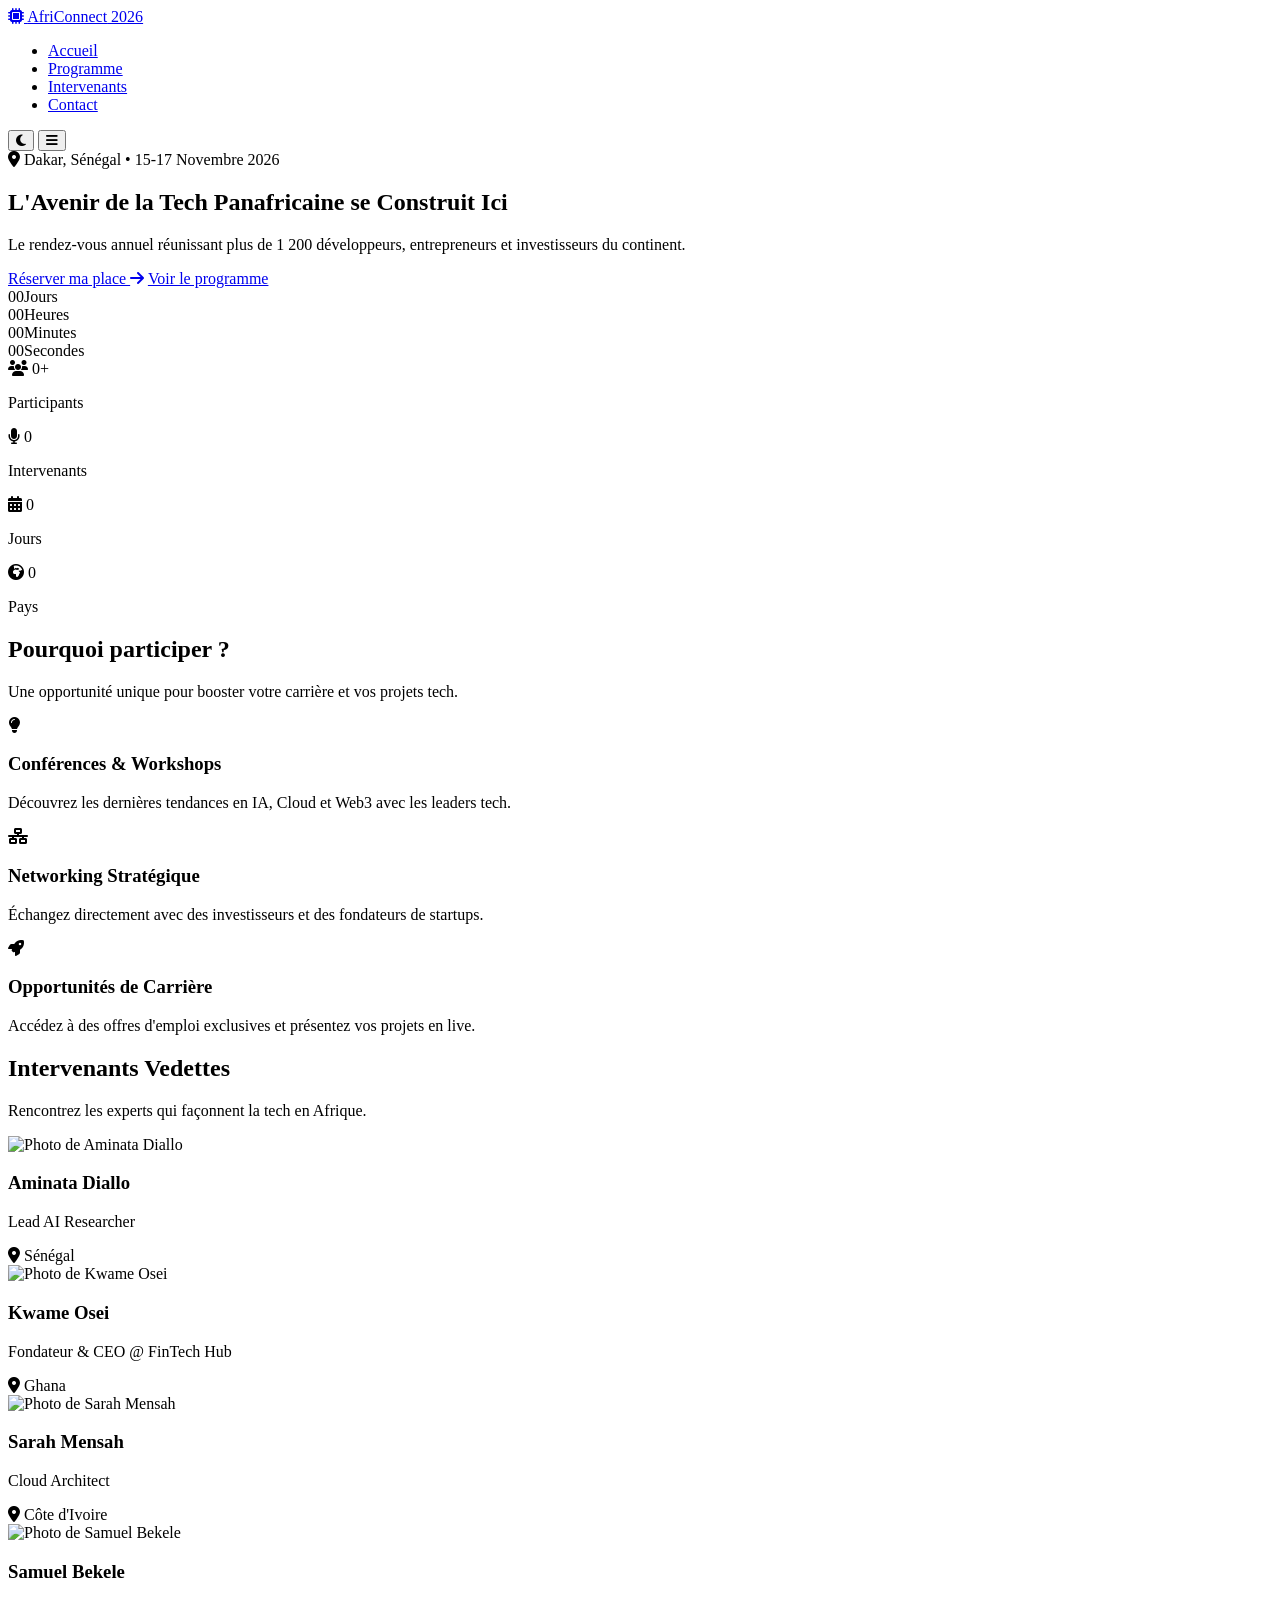
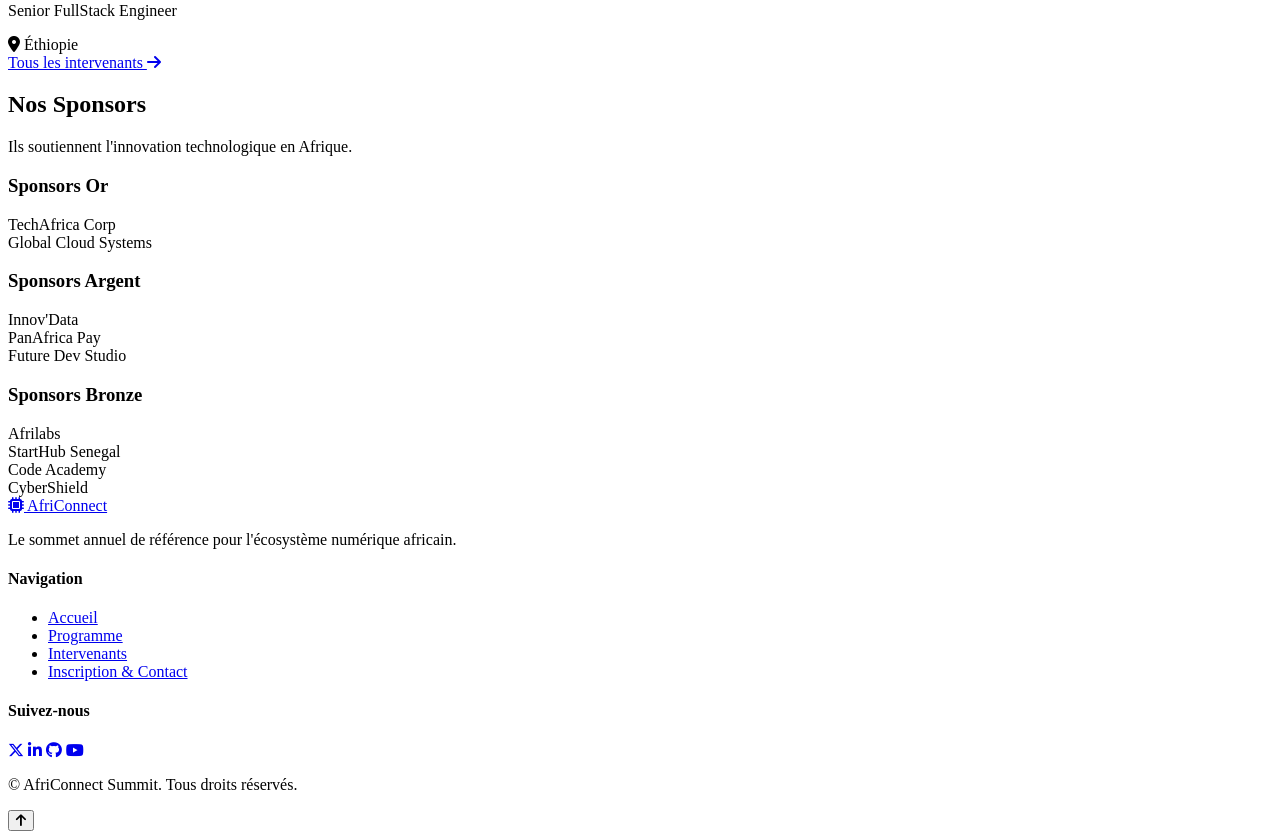
==== index.html @ d2c60f99 "Init : création du dépôt, arborescence des fichiers et structureHTML" ====
<!DOCTYPE html>
<html lang="fr" data-theme="light">
<head>
  <meta charset="UTF-8">
  <meta name="viewport" content="width=device-width, initial-scale=1.0">
  <title>AfriConnect Summit 2026 | Accueil</title>

  <!-- Google Fonts -->
  <link rel="preconnect" href="https://fonts.googleapis.com">
  <link rel="preconnect" href="https://fonts.gstatic.com" crossorigin>
  <link href="https://fonts.googleapis.com/css2?family=Plus+Jakarta+Sans:wght@400;500;600;700&family=Syne:wght@700;800&display=swap" rel="stylesheet">

  <!-- Font Awesome (Icônes autorisées) -->
  <link rel="stylesheet" href="https://cdnjs.cloudflare.com/ajax/libs/font-awesome/6.5.1/css/all.min.css">

  <link rel="stylesheet" href="css/style.css">
</head>
<body>

  <!-- Header / Navigation -->
  <header class="header" id="header">
    <nav class="navbar" aria-label="Navigation principale">
      <a href="index.html" class="nav-logo">
        <i class="fa-solid fa-microchip" aria-hidden="true"></i>
        <span>AfriConnect</span> 2026
      </a>

      <ul class="nav-menu" id="nav-menu">
        <li class="nav-item"><a href="index.html" class="nav-link active">Accueil</a></li>
        <li class="nav-item"><a href="programme.html" class="nav-link">Programme</a></li>
        <li class="nav-item"><a href="intervenants.html" class="nav-link">Intervenants</a></li>
        <li class="nav-item"><a href="contact.html" class="nav-link">Contact</a></li>
      </ul>

      <div class="nav-actions">
        <button id="theme-toggle" class="theme-toggle" aria-label="Changer de thème">
          <i class="fa-solid fa-moon" id="theme-icon" aria-hidden="true"></i>
        </button>
        <button id="menu-hamburger" class="menu-hamburger" aria-label="Ouvrir le menu" aria-expanded="false" aria-controls="nav-menu">
          <i class="fa-solid fa-bars" id="hamburger-icon" aria-hidden="true"></i>
        </button>
      </div>
    </nav>
  </header>

  <main>
    <!-- Section Hero -->
    <section class="hero-section" id="hero">
      <div class="hero-container">
        <span class="hero-badge"><i class="fa-solid fa-location-dot" aria-hidden="true"></i> Dakar, Sénégal &bull; 15-17 Novembre 2026</span>
        
        <h1 class="hero-title">L'Avenir de la Tech Panafricaine se Construit Ici</h1>
        
        <p class="hero-subtitle">
          Le rendez-vous annuel réunissant plus de 1 200 développeurs, entrepreneurs et investisseurs du continent.
        </p>

        <div class="hero-cta-group">
          <a href="contact.html" class="btn btn-primary">Réserver ma place <i class="fa-solid fa-arrow-right" aria-hidden="true"></i></a>
          <a href="programme.html" class="btn btn-secondary">Voir le programme</a>
        </div>

        <div class="countdown-container" aria-label="Compte à rebours">
          <div class="countdown-item"><span class="countdown-number" id="days">00</span><span class="countdown-label">Jours</span></div>
          <div class="countdown-item"><span class="countdown-number" id="hours">00</span><span class="countdown-label">Heures</span></div>
          <div class="countdown-item"><span class="countdown-number" id="minutes">00</span><span class="countdown-label">Minutes</span></div>
          <div class="countdown-item"><span class="countdown-number" id="seconds">00</span><span class="countdown-label">Secondes</span></div>
        </div>
      </div>
    </section>

    <!-- Section Chiffres Clés -->
    <section class="stats-section reveal" id="stats">
      <div class="container">
        <div class="stats-grid">
          <div class="stat-card">
            <i class="fa-solid fa-users stat-icon" aria-hidden="true"></i>
            <span class="stat-number" data-target="1200">0</span><span class="stat-plus">+</span>
            <p class="stat-label">Participants</p>
          </div>
          <div class="stat-card">
            <i class="fa-solid fa-microphone stat-icon" aria-hidden="true"></i>
            <span class="stat-number" data-target="48">0</span>
            <p class="stat-label">Intervenants</p>
          </div>
          <div class="stat-card">
            <i class="fa-solid fa-calendar-days stat-icon" aria-hidden="true"></i>
            <span class="stat-number" data-target="3">0</span>
            <p class="stat-label">Jours</p>
          </div>
          <div class="stat-card">
            <i class="fa-solid fa-earth-africa stat-icon" aria-hidden="true"></i>
            <span class="stat-number" data-target="12">0</span>
            <p class="stat-label">Pays</p>
          </div>
        </div>
      </div>
    </section>

    <!-- Section Pourquoi Participer -->
    <section class="why-section reveal" id="why">
      <div class="container">
        <h2 class="section-title">Pourquoi participer ?</h2>
        <p class="section-subtitle">Une opportunité unique pour booster votre carrière et vos projets tech.</p>

        <div class="why-flex-container">
          <article class="why-card">
            <div class="why-icon-box"><i class="fa-solid fa-lightbulb" aria-hidden="true"></i></div>
            <h3 class="why-card-title">Conférences & Workshops</h3>
            <p class="why-card-desc">Découvrez les dernières tendances en IA, Cloud et Web3 avec les leaders tech.</p>
          </article>

          <article class="why-card">
            <div class="why-icon-box"><i class="fa-solid fa-network-wired" aria-hidden="true"></i></div>
            <h3 class="why-card-title">Networking Stratégique</h3>
            <p class="why-card-desc">Échangez directement avec des investisseurs et des fondateurs de startups.</p>
          </article>

          <article class="why-card">
            <div class="why-icon-box"><i class="fa-solid fa-rocket" aria-hidden="true"></i></div>
            <h3 class="why-card-title">Opportunités de Carrière</h3>
            <p class="why-card-desc">Accédez à des offres d'emploi exclusives et présentez vos projets en live.</p>
          </article>
        </div>
      </div>
    </section>

    <!-- Section Intervenants Vedettes -->
    <section class="speakers-section reveal" id="featured-speakers">
      <div class="container">
        <h2 class="section-title">Intervenants Vedettes</h2>
        <p class="section-subtitle">Rencontrez les experts qui façonnent la tech en Afrique.</p>

        <div class="speakers-grid">
          <article class="speaker-card">
            <div class="speaker-image-wrapper">
              <img src="https://images.unsplash.com/photo-1573496359142-b8d87734a5a2?w=400" alt="Photo de Aminata Diallo" class="speaker-img" loading="lazy">
            </div>
            <div class="speaker-info">
              <h3 class="speaker-name">Aminata Diallo</h3>
              <p class="speaker-role">Lead AI Researcher</p>
              <span class="speaker-country"><i class="fa-solid fa-location-dot" aria-hidden="true"></i> Sénégal</span>
            </div>
          </article>

          <article class="speaker-card">
            <div class="speaker-image-wrapper">
              <img src="https://images.unsplash.com/photo-1534528741775-53994a69daeb?w=400" alt="Photo de Kwame Osei" class="speaker-img" loading="lazy">
            </div>
            <div class="speaker-info">
              <h3 class="speaker-name">Kwame Osei</h3>
              <p class="speaker-role">Fondateur & CEO @ FinTech Hub</p>
              <span class="speaker-country"><i class="fa-solid fa-location-dot" aria-hidden="true"></i> Ghana</span>
            </div>
          </article>

          <article class="speaker-card">
            <div class="speaker-image-wrapper">
              <img src="https://images.unsplash.com/photo-1580489944761-15a19d654956?w=400" alt="Photo de Sarah Mensah" class="speaker-img" loading="lazy">
            </div>
            <div class="speaker-info">
              <h3 class="speaker-name">Sarah Mensah</h3>
              <p class="speaker-role">Cloud Architect</p>
              <span class="speaker-country"><i class="fa-solid fa-location-dot" aria-hidden="true"></i> Côte d'Ivoire</span>
            </div>
          </article>

          <article class="speaker-card">
            <div class="speaker-image-wrapper">
              <img src="https://images.unsplash.com/photo-1507003211169-0a1dd7228f2d?w=400" alt="Photo de Samuel Bekele" class="speaker-img" loading="lazy">
            </div>
            <div class="speaker-info">
              <h3 class="speaker-name">Samuel Bekele</h3>
              <p class="speaker-role">Senior FullStack Engineer</p>
              <span class="speaker-country"><i class="fa-solid fa-location-dot" aria-hidden="true"></i> Éthiopie</span>
            </div>
          </article>
        </div>

        <div class="center-btn">
          <a href="intervenants.html" class="btn btn-primary">Tous les intervenants <i class="fa-solid fa-arrow-right" aria-hidden="true"></i></a>
        </div>
      </div>
    </section>

    <!-- Section Sponsors -->
    <section class="sponsors-section reveal" id="sponsors">
      <div class="container">
        <h2 class="section-title">Nos Sponsors</h2>
        <p class="section-subtitle">Ils soutiennent l'innovation technologique en Afrique.</p>

        <div class="sponsor-tier sponsor-gold">
          <h3 class="tier-title">Sponsors Or</h3>
          <div class="sponsors-flex">
            <div class="sponsor-logo">TechAfrica Corp</div>
            <div class="sponsor-logo">Global Cloud Systems</div>
          </div>
        </div>

        <div class="sponsor-tier sponsor-silver">
          <h3 class="tier-title">Sponsors Argent</h3>
          <div class="sponsors-flex">
            <div class="sponsor-logo">Innov'Data</div>
            <div class="sponsor-logo">PanAfrica Pay</div>
            <div class="sponsor-logo">Future Dev Studio</div>
          </div>
        </div>

        <div class="sponsor-tier sponsor-bronze">
          <h3 class="tier-title">Sponsors Bronze</h3>
          <div class="sponsors-flex">
            <div class="sponsor-logo">Afrilabs</div>
            <div class="sponsor-logo">StartHub Senegal</div>
            <div class="sponsor-logo">Code Academy</div>
            <div class="sponsor-logo">CyberShield</div>
          </div>
        </div>
      </div>
    </section>
  </main>

  <!-- Footer -->
  <footer class="footer">
    <div class="container">
      <div class="footer-grid">
        <div class="footer-col">
          <a href="index.html" class="footer-logo"><i class="fa-solid fa-microchip" aria-hidden="true"></i> AfriConnect</a>
          <p class="footer-desc">Le sommet annuel de référence pour l'écosystème numérique africain.</p>
        </div>

        <div class="footer-col">
          <h4 class="footer-heading">Navigation</h4>
          <ul class="footer-links">
            <li><a href="index.html">Accueil</a></li>
            <li><a href="programme.html">Programme</a></li>
            <li><a href="intervenants.html">Intervenants</a></li>
            <li><a href="contact.html">Inscription & Contact</a></li>
          </ul>
        </div>

        <div class="footer-col">
          <h4 class="footer-heading">Suivez-nous</h4>
          <div class="social-links">
            <a href="#" aria-label="X (Twitter)"><i class="fa-brands fa-x-twitter" aria-hidden="true"></i></a>
            <a href="#" aria-label="LinkedIn"><i class="fa-brands fa-linkedin-in" aria-hidden="true"></i></a>
            <a href="#" aria-label="GitHub"><i class="fa-brands fa-github" aria-hidden="true"></i></a>
            <a href="#" aria-label="YouTube"><i class="fa-brands fa-youtube" aria-hidden="true"></i></a>
          </div>
        </div>
      </div>

      <div class="footer-bottom">
        <p>&copy; <span id="current-year"></span> AfriConnect Summit. Tous droits réservés.</p>
      </div>
    </div>
  </footer>

  <!-- Bouton Retour en haut -->
  <button id="back-to-top" class="back-to-top" aria-label="Retourner en haut">
    <i class="fa-solid fa-arrow-up" aria-hidden="true"></i>
  </button>

  <script src="js/main.js"></script>
</body>
</html>
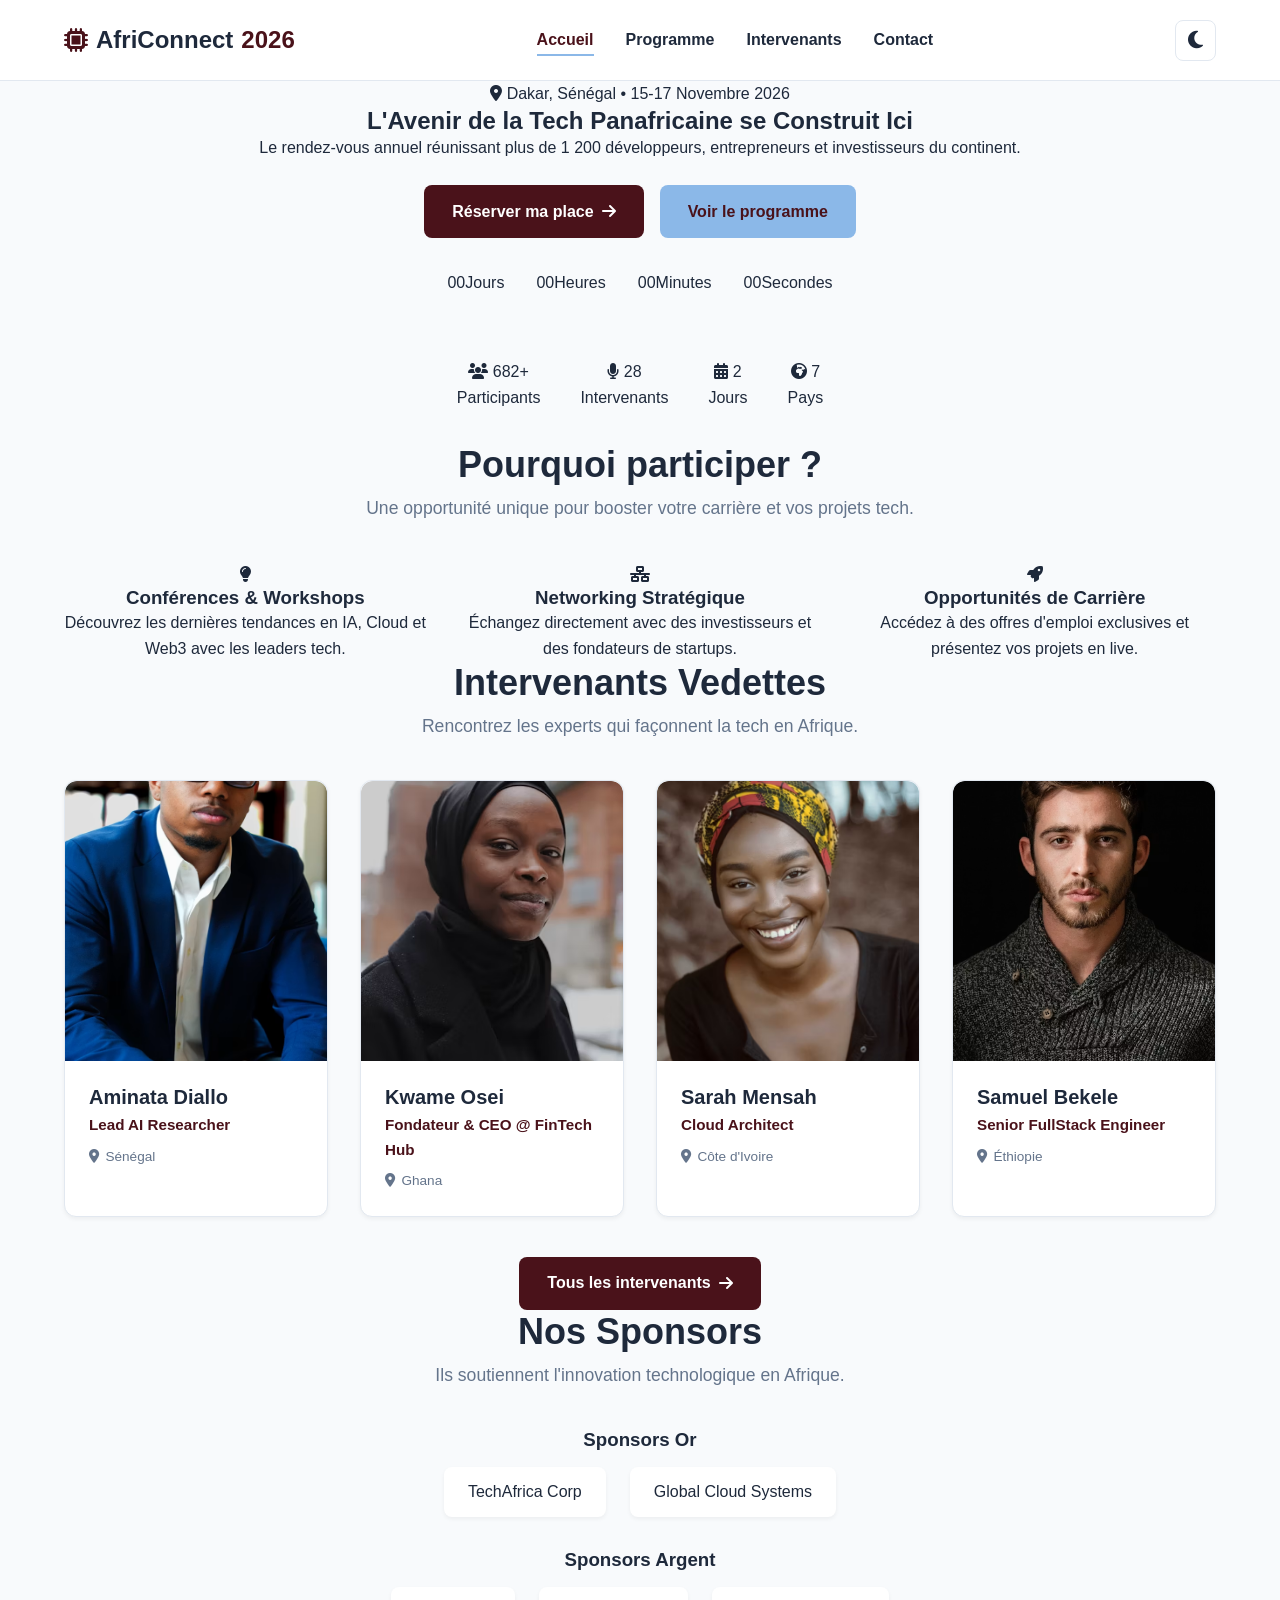
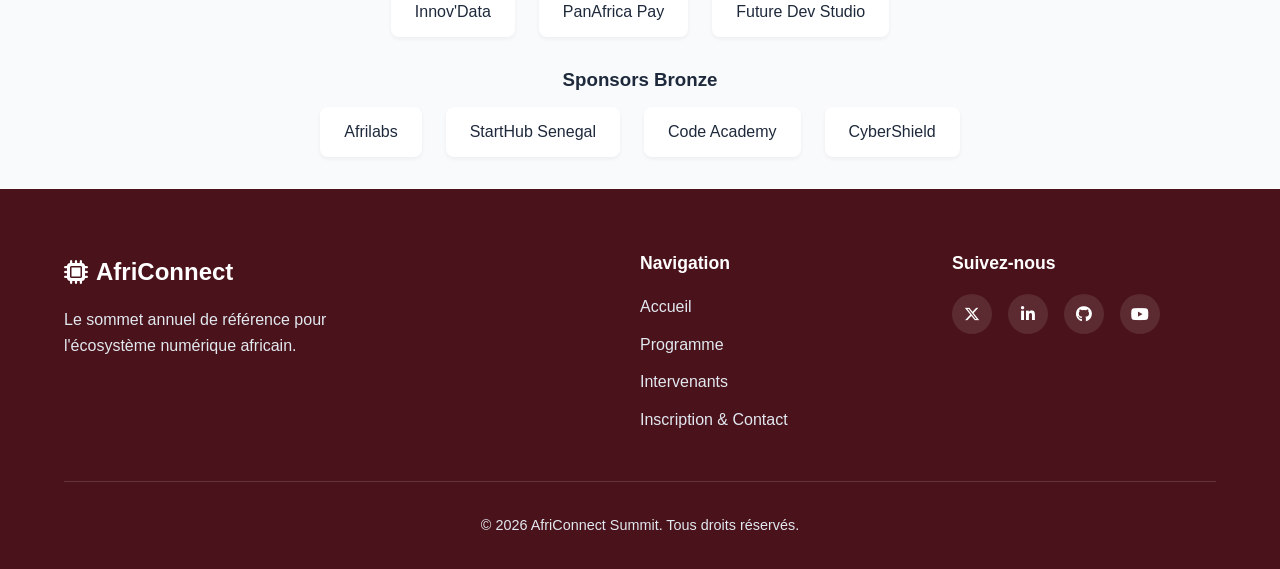
==== commit cc20048a: "Finalisation: corrections responsive, optimisations et commentaires" ====
--- a/index.html
+++ b/index.html
@@ -134,7 +134,7 @@
         <div class="speakers-grid">
           <article class="speaker-card">
             <div class="speaker-image-wrapper">
-              <img src="https://images.unsplash.com/photo-1573496359142-b8d87734a5a2?w=400" alt="Photo de Aminata Diallo" class="speaker-img" loading="lazy">
+              <img src="images/Samuel Bekele.jpg.avif" alt="Photo de Aminata Diallo" class="speaker-img" loading="lazy">
             </div>
             <div class="speaker-info">
               <h3 class="speaker-name">Aminata Diallo</h3>
@@ -145,7 +145,7 @@
 
           <article class="speaker-card">
             <div class="speaker-image-wrapper">
-              <img src="https://images.unsplash.com/photo-1534528741775-53994a69daeb?w=400" alt="Photo de Kwame Osei" class="speaker-img" loading="lazy">
+              <img src="images/Kwame Osei.jpg.avif" alt="Photo de Kwame Osei" class="speaker-img" loading="lazy">
             </div>
             <div class="speaker-info">
               <h3 class="speaker-name">Kwame Osei</h3>
@@ -156,7 +156,7 @@
 
           <article class="speaker-card">
             <div class="speaker-image-wrapper">
-              <img src="https://images.unsplash.com/photo-1580489944761-15a19d654956?w=400" alt="Photo de Sarah Mensah" class="speaker-img" loading="lazy">
+              <img src="images/Sarah Mensah.jpg.avif" alt="Photo de Sarah Mensah" class="speaker-img" loading="lazy">
             </div>
             <div class="speaker-info">
               <h3 class="speaker-name">Sarah Mensah</h3>
@@ -167,7 +167,7 @@
 
           <article class="speaker-card">
             <div class="speaker-image-wrapper">
-              <img src="https://images.unsplash.com/photo-1507003211169-0a1dd7228f2d?w=400" alt="Photo de Samuel Bekele" class="speaker-img" loading="lazy">
+              <img src="images/Tariq Al-Fayed.jpg.avif" alt="Photo de Samuel Bekele" class="speaker-img" loading="lazy">
             </div>
             <div class="speaker-info">
               <h3 class="speaker-name">Samuel Bekele</h3>
--- a/css/style.css
+++ b/css/style.css
@@ -0,0 +1,494 @@
+/* VARIABLES */
+:root {
+  --primary-color: #4a121a;
+  --primary-hover: #330b11;
+  --secondary-color: #8bb8e8;
+  --secondary-hover: #6fa2d8;
+  --accent-color: #8bb8e8;
+  --bg-color: #f8fafc;
+  --surface-color: #ffffff;
+  --surface-secondary: #f1f5f9;
+  --border-color: #e2e8f0;
+  --text-main: #1e293b;
+  --text-muted: #64748b;
+  --text-white: #ffffff;
+  --success-color: #10b981;
+  --success-bg: #ecfdf5;
+  --error-color: #ef4444;
+  --error-bg: #fef2f2;
+  --font-title: 'Syne', sans-serif;
+  --font-body: 'Plus Jakarta Sans', sans-serif;
+  --radius-sm: 8px;
+  --radius-md: 12px;
+  --radius-lg: 20px;
+  --shadow-sm: 0 2px 4px rgba(0, 0, 0, 0.05);
+  --shadow-md: 0 4px 12px rgba(0, 0, 0, 0.08);
+  --shadow-lg: 0 12px 24px rgba(0, 0, 0, 0.12);
+  --transition-fast: 0.2s ease;
+  --transition-normal: 0.3s ease;
+}
+
+[data-theme="dark"] {
+  --primary-color: #8bb8e8;
+  --primary-hover: #a3c7ee;
+  --secondary-color: #4a121a;
+  --accent-color: #8bb8e8;
+  --bg-color: #0f172a;
+  --surface-color: #1e293b;
+  --surface-secondary: #334155;
+  --border-color: #334155;
+  --text-main: #f8fafc;
+  --text-muted: #94a3b8;
+  --shadow-sm: 0 2px 4px rgba(0, 0, 0, 0.3);
+  --shadow-md: 0 4px 12px rgba(0, 0, 0, 0.4);
+  --shadow-lg: 0 12px 24px rgba(0, 0, 0, 0.5);
+}
+
+/* GLOBAL */
+*, *::before, *::after {
+  box-sizing: border-box;
+  margin: 0;
+  padding: 0;
+}
+
+html {
+  scroll-behavior: smooth;
+  font-size: 16px;
+}
+
+body {
+  font-family: var(--font-body);
+  background-color: var(--bg-color);
+  color: var(--text-main);
+  line-height: 1.6;
+  transition: background-color var(--transition-normal), color var(--transition-normal);
+  display: flex;
+  flex-direction: column;
+  min-height: 100vh;
+}
+
+main { flex: 1; }
+a { color: inherit; text-decoration: none; transition: color var(--transition-fast); }
+ul { list-style: none; }
+img { max-width: 100%; height: auto; display: block; }
+
+.container {
+  width: 100%;
+  max-width: 1200px;
+  margin: 0 auto;
+  padding: 0 1.5rem;
+}
+
+h1, h2, h3, h4 {
+  font-family: var(--font-title);
+  color: var(--text-main);
+  line-height: 1.2;
+}
+
+.section-title { font-size: 2.25rem; text-align: center; margin-bottom: 0.5rem; }
+.section-title.text-left { text-align: left; }
+.section-subtitle { text-align: center; color: var(--text-muted); font-size: 1.1rem; margin-bottom: 2.5rem; }
+
+/* HEADER & NAV */
+.header {
+  position: sticky;
+  top: 0;
+  left: 0;
+  width: 100%;
+  background-color: var(--surface-color);
+  border-bottom: 1px solid var(--border-color);
+  z-index: 1000;
+  transition: background-color var(--transition-normal), box-shadow var(--transition-normal);
+}
+
+.navbar {
+  display: flex;
+  justify-content: space-between;
+  align-items: center;
+  height: 80px;
+  padding: 0 1.5rem;
+  max-width: 1200px;
+  margin: 0 auto;
+}
+
+.nav-logo { font-family: var(--font-title); font-size: 1.5rem; font-weight: 800; color: var(--primary-color); display: flex; align-items: center; gap: 0.5rem; }
+.nav-logo span { color: var(--text-main); }
+.nav-menu { display: flex; gap: 2rem; align-items: center; }
+
+.nav-link { font-weight: 600; color: var(--text-main); position: relative; padding: 0.5rem 0; }
+.nav-link::after {
+  content: ''; position: absolute; bottom: 0; left: 0; width: 0%; height: 2px;
+  background-color: var(--secondary-color); transition: width var(--transition-normal);
+}
+.nav-link:hover::after, .nav-link.active::after { width: 100%; }
+.nav-link.active { color: var(--primary-color); }
+
+.nav-actions { display: flex; align-items: center; gap: 1rem; }
+.theme-toggle, .menu-hamburger {
+  background: transparent; border: 1px solid var(--border-color); color: var(--text-main);
+  font-size: 1.25rem; padding: 0.5rem 0.75rem; border-radius: var(--radius-sm);
+  cursor: pointer; transition: var(--transition-fast);
+}
+.theme-toggle:hover, .menu-hamburger:hover { background-color: var(--surface-secondary); color: var(--primary-color); }
+.menu-hamburger { display: none; }
+
+/* HERO */
+.page-hero { background: linear-gradient(135deg, var(--primary-color), #280a0f); color: var(--text-white); padding: 4rem 0 3rem; text-align: center; }
+.page-title { font-size: 2.75rem; color: #ffffff; margin-bottom: 0.75rem; }
+.breadcrumb { display: flex; justify-content: center; align-items: center; gap: 0.5rem; font-size: 0.95rem; color: rgba(255, 255, 255, 0.8); }
+.breadcrumb a { color: var(--secondary-color); font-weight: 600; }
+.breadcrumb a:hover { text-decoration: underline; }
+
+/* BOUTONS & ALERTES */
+.btn {
+  display: inline-flex; align-items: center; justify-content: center; gap: 0.5rem;
+  padding: 0.85rem 1.75rem; font-weight: 600; border-radius: var(--radius-sm); border: none;
+  cursor: pointer; transition: var(--transition-fast);
+}
+.btn-primary { background-color: var(--primary-color); color: var(--text-white); }
+.btn-primary:hover { background-color: var(--primary-hover); transform: translateY(-2px); }
+.btn-secondary { background-color: var(--secondary-color); color: var(--primary-color); }
+.btn-secondary:hover { background-color: var(--secondary-hover); color: var(--primary-color); }
+.btn-block { width: 100%; }
+
+.alert-success { background-color: var(--success-bg); border: 1px solid var(--success-color); color: #065f46; padding: 1rem 1.25rem; border-radius: var(--radius-md); margin-bottom: 1.5rem; display: flex; align-items: flex-start; gap: 0.75rem; }
+.alert-success i { font-size: 1.5rem; color: var(--success-color); }
+
+/* PROGRAMME */
+.schedule-section { padding: 4rem 0; }
+.tab-buttons { display: flex; justify-content: center; gap: 1rem; margin-bottom: 2.5rem; flex-wrap: wrap; }
+.tab-btn { padding: 0.85rem 1.75rem; background-color: var(--surface-color); border: 1px solid var(--border-color); border-radius: var(--radius-md); font-weight: 700; font-size: 1rem; color: var(--text-main); cursor: pointer; transition: var(--transition-fast); }
+.tab-btn:hover { border-color: var(--primary-color); color: var(--primary-color); }
+.tab-btn.active { background-color: var(--primary-color); color: var(--text-white); border-color: var(--primary-color); box-shadow: var(--shadow-sm); }
+.tab-content { display: none; animation: fadeIn var(--transition-normal) forwards; }
+.tab-content.active { display: block; }
+
+@keyframes fadeIn {
+  from { opacity: 0; transform: translateY(8px); }
+  to { opacity: 1; transform: translateY(0); }
+}
+
+.table-responsive { width: 100%; overflow-x: auto; border-radius: var(--radius-md); box-shadow: var(--shadow-md); border: 1px solid var(--border-color); }
+.schedule-table { width: 100%; border-collapse: collapse; background-color: var(--surface-color); text-align: left; }
+.schedule-table th { background-color: var(--primary-color); color: var(--text-white); font-family: var(--font-title); font-size: 1.05rem; padding: 1.25rem 1.5rem; border-bottom: 2px solid var(--border-color); }
+.schedule-table td { padding: 1.25rem 1.5rem; border-bottom: 1px solid var(--border-color); color: var(--text-main); }
+.schedule-table tbody tr:nth-child(even) { background-color: var(--surface-secondary); }
+.schedule-table tbody tr:hover { background-color: rgba(74, 18, 26, 0.05); }
+
+.topics-section { padding: 4rem 0; background-color: var(--surface-secondary); }
+.topics-grid { display: grid; grid-template-columns: repeat(2, 1fr); gap: 2rem; }
+.topic-card { background-color: var(--surface-color); padding: 2.5rem; border-radius: var(--radius-md); border: 1px solid var(--border-color); box-shadow: var(--shadow-sm); transition: transform var(--transition-fast), box-shadow var(--transition-fast); }
+.topic-card:hover { transform: translateY(-5px); box-shadow: var(--shadow-md); }
+.topic-icon { font-size: 2.5rem; color: var(--primary-color); margin-bottom: 1rem; }
+.topic-title { font-size: 1.35rem; margin-bottom: 0.75rem; }
+.topic-desc { color: var(--text-muted); }
+
+/* INTERVENANTS */
+.speakers-list-section { padding: 4rem 0; }
+.filter-controls { display: flex; justify-content: center; gap: 0.75rem; margin-bottom: 3rem; flex-wrap: wrap; }
+.filter-btn { padding: 0.6rem 1.25rem; background-color: var(--surface-color); border: 1px solid var(--border-color); border-radius: 50px; font-weight: 600; font-size: 0.95rem; color: var(--text-main); cursor: pointer; transition: var(--transition-fast); }
+.filter-btn:hover { border-color: var(--primary-color); color: var(--primary-color); }
+.filter-btn.active { background-color: var(--primary-color); color: var(--text-white); border-color: var(--primary-color); }
+
+.speakers-grid-main { display: grid; grid-template-columns: repeat(3, 1fr); gap: 2rem; }
+.speaker-card { background-color: var(--surface-color); border-radius: var(--radius-md); border: 1px solid var(--border-color); overflow: hidden; box-shadow: var(--shadow-sm); transition: transform var(--transition-normal), box-shadow var(--transition-normal); }
+.speaker-card:hover { transform: translateY(-8px); box-shadow: var(--shadow-lg); }
+.speaker-image-wrapper { width: 100%; height: 280px; overflow: hidden; background-color: var(--surface-secondary); }
+.speaker-img { width: 100%; height: 100%; object-fit: cover; transition: transform var(--transition-normal); }
+.speaker-card:hover .speaker-img { transform: scale(1.05); }
+.speaker-info { padding: 1.5rem; }
+.speaker-name { font-size: 1.25rem; margin-bottom: 0.25rem; }
+.speaker-role { color: var(--primary-color); font-weight: 600; font-size: 0.95rem; margin-bottom: 0.5rem; }
+.speaker-country { display: flex; align-items: center; gap: 0.4rem; font-size: 0.85rem; color: var(--text-muted); }
+.speaker-card.hide { display: none; }
+
+/* CONTACT & FAQ */
+.contact-section { padding: 4rem 0; }
+.contact-wrapper { display: flex; gap: 3rem; align-items: flex-start; }
+.contact-form-container, .contact-info-container { flex: 1; }
+.form-intro, .info-intro { color: var(--text-muted); margin-bottom: 2rem; }
+.contact-form { display: flex; flex-direction: column; gap: 1.25rem; }
+.form-group { display: flex; flex-direction: column; gap: 0.5rem; }
+.form-group label { font-weight: 600; font-size: 0.95rem; }
+.required { color: var(--error-color); }
+.form-group input, .form-group select, .form-group textarea { width: 100%; padding: 0.85rem 1rem; border: 1px solid var(--border-color); background-color: var(--surface-color); color: var(--text-main); border-radius: var(--radius-sm); font-family: inherit; font-size: 1rem; transition: border-color var(--transition-fast), box-shadow var(--transition-fast); }
+.form-group input:focus, .form-group select:focus, .form-group textarea:focus { outline: none; border-color: var(--primary-color); box-shadow: 0 0 0 3px rgba(74, 18, 26, 0.15); }
+.form-group.invalid input, .form-group.invalid select, .form-group.invalid textarea { border-color: var(--error-color) !important; background-color: var(--error-bg); }
+.form-group.valid input, .form-group.valid select, .form-group.valid textarea { border-color: var(--success-color) !important; }
+.error-msg { font-size: 0.85rem; color: var(--error-color); min-height: 1.2em; }
+.info-cards-list { display: flex; flex-direction: column; gap: 1.5rem; margin-bottom: 2.5rem; }
+.info-card { display: flex; gap: 1.25rem; align-items: flex-start; padding: 1.25rem; background-color: var(--surface-color); border: 1px solid var(--border-color); border-radius: var(--radius-md); box-shadow: var(--shadow-sm); }
+.info-icon { font-size: 1.5rem; color: var(--primary-color); background-color: rgba(74, 18, 26, 0.08); padding: 0.85rem; border-radius: 50%; }
+.info-content h3 { font-size: 1.1rem; margin-bottom: 0.25rem; }
+.info-content p { color: var(--text-muted); font-size: 0.95rem; }
+.map-wrapper h3 { font-size: 1.2rem; margin-bottom: 1rem; }
+.map-container { border-radius: var(--radius-md); overflow: hidden; box-shadow: var(--shadow-sm); border: 1px solid var(--border-color); }
+
+.faq-section { padding: 4rem 0; background-color: var(--surface-secondary); }
+.faq-accordion { max-width: 800px; margin: 0 auto; display: flex; flex-direction: column; gap: 1rem; }
+.faq-item { background-color: var(--surface-color); border: 1px solid var(--border-color); border-radius: var(--radius-md); overflow: hidden; box-shadow: var(--shadow-sm); }
+.faq-toggle { display: none; }
+.faq-header { display: flex; justify-content: space-between; align-items: center; padding: 1.25rem 1.5rem; cursor: pointer; font-weight: 700; font-size: 1.05rem; color: var(--text-main); transition: background-color var(--transition-fast); }
+.faq-header:hover { background-color: rgba(74, 18, 26, 0.05); }
+.faq-arrow { transition: transform var(--transition-normal); color: var(--primary-color); }
+.faq-body { max-height: 0; overflow: hidden; transition: max-height 0.4s ease, padding 0.4s ease; }
+.faq-content { padding: 0 1.5rem 1.25rem 1.5rem; color: var(--text-muted); }
+.faq-toggle:checked ~ .faq-body { max-height: 300px; }
+.faq-toggle:checked ~ .faq-header .faq-arrow { transform: rotate(180deg); }
+.faq-toggle:checked ~ .faq-header { color: var(--primary-color); }
+
+/* FOOTER & BACK TO TOP */
+.footer { background-color: var(--primary-color); color: #e2e8f0; padding: 4rem 0 2rem; margin-top: auto; }
+.footer-grid { display: grid; grid-template-columns: 2fr 1fr 1fr; gap: 3rem; margin-bottom: 3rem; }
+.footer-logo { font-family: var(--font-title); font-size: 1.5rem; font-weight: 800; color: #ffffff; display: inline-flex; align-items: center; gap: 0.5rem; margin-bottom: 1rem; }
+.footer-desc { max-width: 320px; }
+.footer-heading { color: #ffffff; font-size: 1.1rem; margin-bottom: 1.25rem; }
+.footer-links { display: flex; flex-direction: column; gap: 0.75rem; }
+.footer-links a:hover { color: var(--secondary-color); }
+.social-links { display: flex; gap: 1rem; }
+.social-links a { display: inline-flex; align-items: center; justify-content: center; width: 40px; height: 40px; background-color: rgba(255, 255, 255, 0.1); color: #ffffff; border-radius: 50%; transition: var(--transition-fast); }
+.social-links a:hover { background-color: var(--secondary-color); color: var(--primary-color); transform: translateY(-3px); }
+.footer-bottom { border-top: 1px solid rgba(255, 255, 255, 0.15); padding-top: 2rem; text-align: center; font-size: 0.9rem; }
+.back-to-top { position: fixed; bottom: 2rem; right: 2rem; width: 48px; height: 48px; background-color: var(--primary-color); color: var(--text-white); border: 2px solid var(--secondary-color); border-radius: 50%; box-shadow: var(--shadow-md); cursor: pointer; display: flex; align-items: center; justify-content: center; font-size: 1.2rem; opacity: 0; visibility: hidden; transition: opacity var(--transition-fast), visibility var(--transition-fast), transform var(--transition-fast); z-index: 999; }
+.back-to-top.visible { opacity: 1; visibility: visible; }
+.back-to-top:hover { background-color: var(--primary-hover); transform: translateY(-4px); }
+
+/* RESPONSIVE */
+@media (max-width: 992px) {
+  .topics-grid { grid-template-columns: 1fr; }
+  .speakers-grid-main { grid-template-columns: repeat(2, 1fr); }
+  .contact-wrapper { flex-direction: column; }
+  .footer-grid { grid-template-columns: 1fr 1fr; }
+}
+
+@media (max-width: 768px) {
+  .menu-hamburger { display: block; }
+  .nav-menu { position: fixed; top: 80px; left: -100%; width: 100%; height: calc(100vh - 80px); background-color: var(--surface-color); flex-direction: column; justify-content: center; gap: 2.5rem; transition: left var(--transition-normal); box-shadow: var(--shadow-lg); }
+  .nav-menu.open { left: 0; }
+  .speakers-grid-main { grid-template-columns: 1fr; }
+  .footer-grid { grid-template-columns: 1fr; gap: 2rem; }
+  .page-title { font-size: 2rem; }
+}
+
+.animate-on-scroll {
+  opacity: 0;
+  transform: translateY(30px);
+  transition: opacity 0.6s ease, transform 0.6s ease;
+}
+
+.animate-on-scroll.visible {
+  opacity: 1;
+  transform: translateY(0);
+}
+
+/* --- REGLES GLOBALES ET PAGE D'ACCUEIL --- */
+
+/* Normalisation globale de toutes les images */
+img {
+  max-width: 100%;
+  height: auto;
+  display: block;
+}
+
+/* Centrage des titres et textes principaux */
+.hero-content,
+.section-title,
+.section-subtitle,
+.hero-subtitle {
+  text-align: center;
+  margin-left: auto;
+  margin-right: auto;
+  max-width: 800px;
+}
+
+/* Alignement de la section compteur / statistiques */
+.countdown-container,
+.hero-stats,
+.stats-grid {
+  display: flex;
+  justify-content: center;
+  align-items: center;
+  flex-wrap: wrap;
+  gap: 2rem;
+  text-align: center;
+  margin: 2rem auto;
+}
+
+/* Alignment en grille de "Pourquoi participer ?" */
+.features-grid,
+.why-attend-grid {
+  display: grid;
+  grid-template-columns: repeat(auto-fit, minmax(280px, 1fr));
+  gap: 2rem;
+  max-width: 1200px;
+  margin: 2.5rem auto;
+  text-align: center;
+}
+
+.feature-card {
+  display: flex;
+  flex-direction: column;
+  align-items: center;
+  padding: 1.5rem;
+}
+
+/* Alignement en grille et taille des cartes d'intervenants */
+.speakers-grid,
+.featured-speakers-grid {
+  display: grid;
+  grid-template-columns: repeat(auto-fit, minmax(280px, 1fr));
+  gap: 2rem;
+  max-width: 1200px;
+  margin: 2.5rem auto;
+}
+
+/* Uniformisation des images de cartes */
+.speaker-card img,
+.card img {
+  width: 100%;
+  height: 280px;
+  object-fit: cover;
+  border-radius: 12px 12px 0 0;
+}
+
+/* --- CORRECTIONS PAGE ACCUEIL (INDEX.HTML) --- */
+
+/* 1. Normalisation globale de toutes les images pour éviter l'effet géant */
+img {
+  max-width: 100%;
+  height: auto;
+  display: block;
+}
+
+/* 2. Centrage complet du Hero (Titre, badge, paragraphe, boutons) */
+.hero-container {
+  display: flex;
+  flex-direction: column;
+  align-items: center;
+  justify-content: center;
+  text-align: center;
+  max-width: 900px;
+  margin: 0 auto;
+}
+
+.hero-cta-group {
+  display: flex;
+  justify-content: center;
+  align-items: center;
+  flex-wrap: wrap;
+  gap: 1rem;
+  margin-top: 1.5rem;
+}
+
+/* 3. Alignement horizontal et centrage du Compte à Rebours */
+.countdown-container {
+  display: flex;
+  justify-content: center;
+  align-items: center;
+  flex-wrap: wrap;
+  gap: 2rem;
+  margin-top: 2rem;
+  text-align: center;
+}
+
+/* 4. Alignement horizontal des Chiffres Clés (Stats) */
+.stats-grid {
+  display: flex;
+  justify-content: center;
+  align-items: center;
+  flex-wrap: wrap;
+  gap: 2.5rem;
+  text-align: center;
+}
+
+/* 5. Centrage des titres de sections */
+.section-title,
+.section-subtitle {
+  text-align: center;
+  margin-left: auto;
+  margin-right: auto;
+}
+
+/* 6. Grille pour "Pourquoi Participer" */
+.why-flex-container {
+  display: grid;
+  grid-template-columns: repeat(auto-fit, minmax(280px, 1fr));
+  gap: 2rem;
+  margin-top: 2rem;
+}
+
+.why-card {
+  text-align: center;
+  display: flex;
+  flex-direction: column;
+  align-items: center;
+}
+
+/* 7. Grille et taille fixe pour les cartes d'intervenants (page d'accueil) */
+.speakers-grid {
+  display: grid;
+  grid-template-columns: repeat(auto-fit, minmax(260px, 1fr));
+  gap: 2rem;
+  margin-top: 2rem;
+}
+
+.speaker-card {
+  overflow: hidden;
+  border-radius: 12px;
+}
+
+.speaker-image-wrapper {
+  width: 100%;
+  height: 280px; /* Taille fixe identique à la page intervenants */
+  overflow: hidden;
+}
+
+.speaker-img {
+  width: 100%;
+  height: 100%;
+  object-fit: cover; /* Recadre proprement l'image sans la déformer */
+}
+
+.center-btn {
+  display: flex;
+  justify-content: center;
+  margin-top: 2.5rem;
+}
+
+/* --- CORRECTION SECTION SPONSORS --- */
+
+/* Centrage global de la section sponsors et de ses textes */
+.sponsors-section,
+.sponsors-section .container {
+  text-align: center;
+}
+
+/* Organisation des blocs par niveau de sponsor (Or, Argent, Bronze) */
+.sponsor-tier {
+  margin: 2rem auto;
+  max-width: 800px;
+}
+
+/* Titre des catégories (Sponsors Or, etc.) centré */
+.tier-title {
+  text-align: center;
+  margin-bottom: 1rem;
+}
+
+/* Alignement en ligne (flexbox) des logos et centrage */
+.sponsors-flex {
+  display: flex;
+  justify-content: center;
+  align-items: center;
+  flex-wrap: wrap;
+  gap: 1.5rem;
+}
+
+/* Style de base pour un logo/carte de sponsor */
+.sponsor-logo {
+  padding: 0.75rem 1.5rem;
+  background: var(--surface-color, #f4f5f7);
+  border-radius: 8px;
+  font-weight: 500;
+  box-shadow: 0 2px 4px rgba(0, 0, 0, 0.05);
+}
